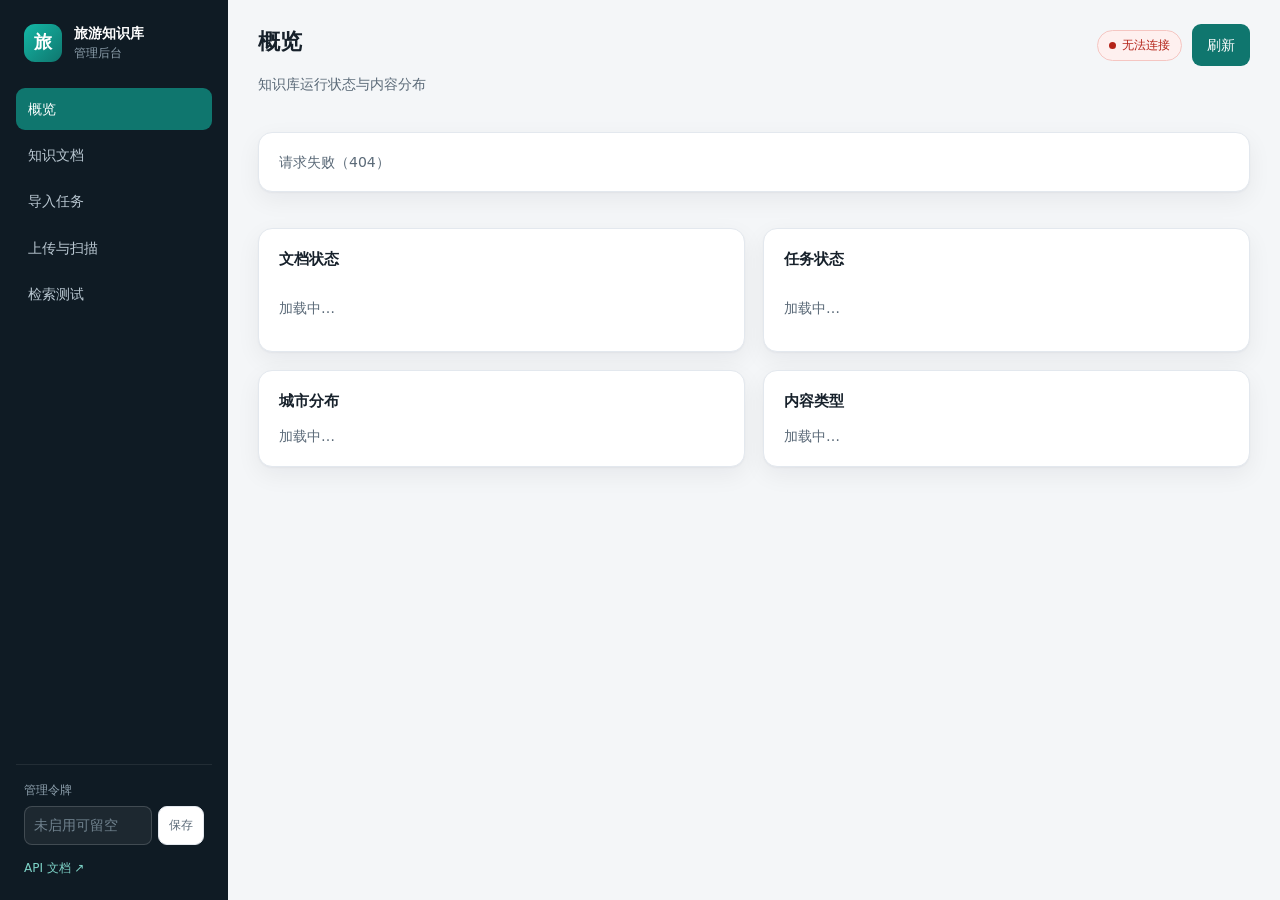
==== Desktop/BJ251208/PythonProject/app/static/admin/index.html @ c4360b40 "feat: add admin console for knowledge base operations Expose read-only admin APIs for overview, docu" ====
<!doctype html>
<html lang="zh-CN">
<head>
  <meta charset="utf-8">
  <meta name="viewport" content="width=device-width, initial-scale=1">
  <title>旅游知识库 · 管理后台</title>
  <link rel="stylesheet" href="admin.css">
</head>
<body>
  <aside class="sidebar">
    <div class="brand">
      <div class="brand-mark">旅</div>
      <div>
        <div class="brand-name">旅游知识库</div>
        <div class="brand-sub">管理后台</div>
      </div>
    </div>

    <nav class="nav">
      <button class="nav-item active" data-tab="overview">概览</button>
      <button class="nav-item" data-tab="documents">知识文档</button>
      <button class="nav-item" data-tab="tasks">导入任务</button>
      <button class="nav-item" data-tab="ingest">上传与扫描</button>
      <button class="nav-item" data-tab="search">检索测试</button>
    </nav>

    <div class="sidebar-footer">
      <label class="field-label" for="admin-token">管理令牌</label>
      <div class="token-row">
        <input id="admin-token" type="password" placeholder="未启用可留空" autocomplete="off">
        <button id="save-token" class="ghost small" type="button">保存</button>
      </div>
      <a class="doc-link" href="/docs" target="_blank" rel="noopener">API 文档 ↗</a>
    </div>
  </aside>

  <main class="main">
    <header class="topbar">
      <div>
        <h1 id="page-title">概览</h1>
        <p id="page-subtitle" class="muted">知识库运行状态与内容分布</p>
      </div>
      <div class="topbar-actions">
        <span id="readiness" class="pill">检查中…</span>
        <button id="refresh" class="primary" type="button">刷新</button>
      </div>
    </header>

    <section id="tab-overview" class="tab-panel active">
      <div id="overview-cards" class="cards"></div>
      <div class="grid-2">
        <div class="card">
          <h2>文档状态</h2>
          <div id="doc-status" class="bars"><p class="muted">加载中…</p></div>
        </div>
        <div class="card">
          <h2>任务状态</h2>
          <div id="task-status" class="bars"><p class="muted">加载中…</p></div>
        </div>
      </div>
      <div class="grid-2">
        <div class="card">
          <h2>城市分布</h2>
          <div id="cities" class="chips"><span class="muted">加载中…</span></div>
        </div>
        <div class="card">
          <h2>内容类型</h2>
          <div id="types" class="chips"><span class="muted">加载中…</span></div>
        </div>
      </div>
    </section>

    <section id="tab-documents" class="tab-panel">
      <div class="toolbar">
        <input id="doc-keyword" placeholder="搜索标题 / 文件 / 路径 / 城市">
        <select id="doc-status">
          <option value="">全部状态</option>
          <option value="imported">已导入</option>
          <option value="failed">失败</option>
          <option value="deleted">已删除</option>
        </select>
        <input id="doc-city" placeholder="城市">
        <input id="doc-type" placeholder="内容类型">
        <button id="doc-search" class="primary" type="button">查询</button>
        <button id="doc-reset" class="ghost" type="button">重置</button>
      </div>

      <div class="card table-card">
        <div class="table-meta">
          <span id="doc-count">—</span>
          <span id="doc-page"></span>
        </div>
        <div class="table-wrap">
          <table>
            <thead>
              <tr>
                <th>文档</th>
                <th>城市</th>
                <th>类型</th>
                <th class="num">分块</th>
                <th>状态</th>
                <th>更新时间</th>
                <th></th>
              </tr>
            </thead>
            <tbody id="doc-rows">
              <tr><td colspan="7" class="empty">加载中…</td></tr>
            </tbody>
          </table>
        </div>
        <div class="pager">
          <button id="doc-prev" class="ghost small" type="button" disabled>上一页</button>
          <button id="doc-next" class="ghost small" type="button" disabled>下一页</button>
        </div>
      </div>

      <div id="doc-detail" class="card detail hidden"></div>
    </section>

    <section id="tab-tasks" class="tab-panel">
      <div class="toolbar">
        <select id="task-status-filter">
          <option value="">全部状态</option>
          <option value="queued">排队中</option>
          <option value="running">执行中</option>
          <option value="success">成功</option>
          <option value="failed">失败</option>
          <option value="partial">部分失败</option>
          <option value="cancelled">已取消</option>
        </select>
        <button id="task-search" class="primary" type="button">查询</button>
      </div>

      <div class="card table-card">
        <div class="table-meta"><span id="task-count">—</span><span id="task-page"></span></div>
        <div class="table-wrap">
          <table>
            <thead>
              <tr>
                <th>任务</th>
                <th>类型</th>
                <th>状态</th>
                <th class="num">总数</th>
                <th class="num">成功</th>
                <th class="num">失败</th>
                <th class="num">跳过</th>
                <th>当前文件</th>
                <th>创建时间</th>
                <th>耗时</th>
                <th></th>
              </tr>
            </thead>
            <tbody id="task-rows">
              <tr><td colspan="11" class="empty">加载中…</td></tr>
            </tbody>
          </table>
        </div>
        <div class="pager">
          <button id="task-prev" class="ghost small" type="button" disabled>上一页</button>
          <button id="task-next" class="ghost small" type="button" disabled>下一页</button>
        </div>
      </div>
    </section>

    <section id="tab-ingest" class="tab-panel">
      <div class="grid-2">
        <div class="card">
          <h2>上传文档</h2>
          <p class="muted">支持 .md / .markdown / .txt / .pdf / .docx，单文件不超过 50MB。</p>
          <input id="upload-file" type="file" accept=".md,.markdown,.txt,.pdf,.docx">
          <button id="upload-btn" class="primary" type="button">上传并导入</button>
          <p class="hint">文件写入 DATA_DIR/uploads 后提交导入任务。</p>
        </div>
        <div class="card">
          <h2>扫描数据目录</h2>
          <p class="muted">增量扫描只处理新增或变更文件；强制扫描会重新切块并覆盖同 doc_id 内容。</p>
          <label class="check"><input id="scan-force" type="checkbox"> 强制重新导入</label>
          <button id="scan-btn" class="primary" type="button">开始扫描</button>
          <p class="hint">删除清理（prune）需完整扫描 DATA_DIR，建议使用 CLI 并先 dry-run。</p>
        </div>
      </div>
      <div class="card">
        <h2>提交结果</h2>
        <div id="ingest-result" class="muted">暂无任务</div>
      </div>
    </section>

    <section id="tab-search" class="tab-panel">
      <div class="toolbar">
        <input id="search-query" placeholder="输入检索问题，例如：三亚亲子景点推荐">
        <select id="search-mode">
          <option value="hybrid">hybrid</option>
          <option value="dense">dense</option>
          <option value="sparse">sparse</option>
        </select>
        <input id="search-topk" type="number" min="1" max="20" value="5">
        <label class="check"><input id="search-rerank" type="checkbox" checked> 重排</label>
        <input id="search-city" placeholder="城市（可选）">
        <input id="search-type" placeholder="内容类型（可选）">
        <button id="search-btn" class="primary" type="button">检索</button>
      </div>
      <div id="search-meta" class="muted"></div>
      <div id="search-results" class="results"></div>
    </section>
  </main>

  <div id="toast" class="toast" role="status" aria-live="polite"></div>
  <script src="admin.js"></script>
</body>
</html>
---- Desktop/BJ251208/PythonProject/app/static/admin/admin.css ----
:root {
  --bg: #f4f6f8;
  --surface: #ffffff;
  --ink: #17212b;
  --ink-soft: #5b6a78;
  --line: #e3e8ee;
  --accent: #0f766e;
  --accent-soft: #e6f4f1;
  --warn: #b45309;
  --warn-soft: #fdf3e7;
  --danger: #b42318;
  --danger-soft: #fef0ef;
  --info: #1d4ed8;
  --info-soft: #eef3ff;
  --radius: 14px;
  --shadow: 0 1px 2px rgba(16, 24, 40, 0.04), 0 8px 24px rgba(16, 24, 40, 0.06);
}

* { box-sizing: border-box; }

html, body { height: 100%; }

body {
  margin: 0;
  display: flex;
  background: var(--bg);
  color: var(--ink);
  font: 14px/1.6 "Segoe UI", "Microsoft YaHei", "PingFang SC", system-ui, sans-serif;
}

button, input, select { font: inherit; color: inherit; }

button { cursor: pointer; }

h1, h2, h3 { margin: 0; font-weight: 600; }

h1 { font-size: 22px; letter-spacing: 0.2px; }

h2 { font-size: 15px; margin-bottom: 12px; }

.muted { color: var(--ink-soft); }

.hidden { display: none !important; }

/* Sidebar */
.sidebar {
  width: 228px;
  flex: 0 0 228px;
  display: flex;
  flex-direction: column;
  background: #0f1b24;
  color: #dbe4ea;
  padding: 22px 16px;
  position: sticky;
  top: 0;
  height: 100vh;
}

.brand { display: flex; align-items: center; gap: 12px; padding: 0 8px 24px; }

.brand-mark {
  width: 38px;
  height: 38px;
  border-radius: 11px;
  background: linear-gradient(135deg, #14b8a6, #0f766e);
  color: #fff;
  font-weight: 700;
  font-size: 18px;
  display: grid;
  place-items: center;
}

.brand-name { font-weight: 600; color: #fff; }

.brand-sub { font-size: 12px; color: #8ea0ad; }

.nav { display: flex; flex-direction: column; gap: 4px; }

.nav-item {
  border: 0;
  background: transparent;
  color: #b9c7d1;
  text-align: left;
  padding: 10px 12px;
  border-radius: 9px;
  transition: background 0.15s, color 0.15s;
}

.nav-item:hover { background: rgba(255, 255, 255, 0.06); color: #fff; }

.nav-item.active { background: var(--accent); color: #fff; }

.sidebar-footer { margin-top: auto; padding: 16px 8px 0; border-top: 1px solid rgba(255, 255, 255, 0.08); }

.field-label { display: block; font-size: 12px; color: #8ea0ad; margin-bottom: 6px; }

.token-row { display: flex; gap: 6px; }

.token-row input {
  min-width: 0;
  flex: 1;
  border-radius: 8px;
  border: 1px solid rgba(255, 255, 255, 0.16);
  background: rgba(255, 255, 255, 0.06);
  color: #fff;
  padding: 7px 9px;
}

.token-row input::placeholder { color: #71838f; }

.doc-link {
  display: inline-block;
  margin-top: 14px;
  color: #7dd3c7;
  font-size: 12px;
  text-decoration: none;
}

.doc-link:hover { text-decoration: underline; }

/* Layout */
.main { flex: 1; min-width: 0; padding: 24px 30px 48px; }

.topbar {
  display: flex;
  align-items: flex-start;
  justify-content: space-between;
  gap: 16px;
  margin-bottom: 22px;
}

.topbar-actions { display: flex; align-items: center; gap: 10px; }

.tab-panel { display: none; }

.tab-panel.active { display: block; }

/* Buttons */
.primary, .ghost {
  border-radius: 9px;
  padding: 9px 14px;
  border: 1px solid transparent;
  transition: background 0.15s, border-color 0.15s;
}

.primary { background: var(--accent); color: #fff; }

.primary:hover { background: #0b5f59; }

.primary:disabled { background: #9db8b5; cursor: not-allowed; }

.ghost { background: var(--surface); border-color: var(--line); color: var(--ink-soft); }

.ghost:hover { border-color: #c8d2dc; color: var(--ink); }

.small { padding: 6px 10px; font-size: 12px; }

/* Cards */
.cards {
  display: grid;
  grid-template-columns: repeat(auto-fit, minmax(180px, 1fr));
  gap: 14px;
  margin-bottom: 18px;
}

.card {
  background: var(--surface);
  border: 1px solid var(--line);
  border-radius: var(--radius);
  box-shadow: var(--shadow);
  padding: 18px 20px;
  margin-bottom: 18px;
}

.stat-label { color: var(--ink-soft); font-size: 13px; }

.stat-value { font-size: 28px; font-weight: 650; letter-spacing: -0.5px; margin-top: 2px; }

.stat-note { font-size: 12px; color: var(--ink-soft); }

.grid-2 { display: grid; grid-template-columns: repeat(2, minmax(0, 1fr)); gap: 18px; }

/* Status bars */
.bars { display: flex; flex-direction: column; gap: 10px; }

.bar-row { display: grid; grid-template-columns: 84px 1fr 54px; align-items: center; gap: 10px; }

.bar-track { height: 8px; background: #edf1f4; border-radius: 999px; overflow: hidden; }

.bar-fill { height: 100%; border-radius: 999px; background: var(--accent); }

.bar-row .num { text-align: right; color: var(--ink-soft); font-variant-numeric: tabular-nums; }

/* Chips */
.chips { display: flex; flex-wrap: wrap; gap: 8px; }

.chip {
  background: var(--accent-soft);
  color: #0b5f59;
  border-radius: 999px;
  padding: 4px 10px;
  font-size: 12px;
  white-space: nowrap;
}

/* Pills and badges */
.pill {
  display: inline-flex;
  align-items: center;
  gap: 6px;
  border-radius: 999px;
  padding: 5px 11px;
  font-size: 12px;
  background: #eef1f4;
  color: var(--ink-soft);
  border: 1px solid var(--line);
}

.pill.ok { background: var(--accent-soft); color: #0b5f59; border-color: #bfe3dc; }

.pill.bad { background: var(--danger-soft); color: var(--danger); border-color: #f5c6c2; }

.pill::before { content: ""; width: 7px; height: 7px; border-radius: 50%; background: currentColor; }

.badge {
  display: inline-block;
  border-radius: 999px;
  padding: 2px 9px;
  font-size: 12px;
  background: #eef1f4;
  color: var(--ink-soft);
  white-space: nowrap;
}

.badge.imported, .badge.success { background: var(--accent-soft); color: #0b5f59; }
.badge.running, .badge.queued { background: var(--info-soft); color: var(--info); }
.badge.failed { background: var(--danger-soft); color: var(--danger); }
.badge.deleted, .badge.cancelled { background: #f1f2f4; color: #6b7280; }
.badge.partial { background: var(--warn-soft); color: var(--warn); }

/* Toolbar and forms */
.toolbar {
  display: flex;
  flex-wrap: wrap;
  gap: 8px;
  align-items: center;
  margin-bottom: 14px;
}

.toolbar input:not([type="checkbox"]):not([type="radio"]),
.toolbar select,
.card input[type="file"] {
  border: 1px solid var(--line);
  background: var(--surface);
  border-radius: 9px;
  padding: 8px 11px;
  min-width: 150px;
}

.toolbar input:focus, .toolbar select:focus {
  outline: 2px solid rgba(15, 118, 110, 0.18);
  border-color: var(--accent);
}

#search-topk { width: 84px; min-width: 0; }

#search-query, #doc-keyword { flex: 1 1 260px; }

.check { display: inline-flex; align-items: center; gap: 6px; color: var(--ink-soft); white-space: nowrap; }

.card input[type="file"] { display: block; width: 100%; margin: 14px 0; }

.hint { font-size: 12px; color: var(--ink-soft); margin: 10px 0 0; }

/* Tables */
.table-card { padding: 0; overflow: hidden; }

.table-meta {
  display: flex;
  justify-content: space-between;
  padding: 12px 18px;
  border-bottom: 1px solid var(--line);
  color: var(--ink-soft);
  font-size: 12px;
}

.table-wrap { overflow-x: auto; }

table { width: 100%; border-collapse: collapse; font-size: 13px; }

th, td { padding: 10px 14px; text-align: left; border-bottom: 1px solid var(--line); vertical-align: middle; }

th { color: var(--ink-soft); font-weight: 500; background: #fafbfc; white-space: nowrap; }

.num { text-align: right; font-variant-numeric: tabular-nums; }

tbody tr:hover { background: #fbfcfd; }

tbody tr:last-child td { border-bottom: 0; }

.empty { text-align: center; color: var(--ink-soft); padding: 30px 14px; }

.cell-title { font-weight: 500; }

.cell-sub { color: var(--ink-soft); font-size: 12px; word-break: break-all; }

.pager {
  display: flex;
  justify-content: flex-end;
  gap: 8px;
  padding: 12px 18px;
  border-top: 1px solid var(--line);
}

/* Detail */
.detail-head { display: flex; justify-content: space-between; gap: 12px; align-items: flex-start; margin-bottom: 12px; }

.detail-grid {
  display: grid;
  grid-template-columns: repeat(auto-fit, minmax(200px, 1fr));
  gap: 10px 22px;
  margin: 14px 0 18px;
  font-size: 13px;
}

.detail-grid dt { color: var(--ink-soft); font-size: 12px; margin-bottom: 1px; }

.detail-grid dd { margin: 0; word-break: break-all; }

.chunk-list { display: flex; flex-direction: column; gap: 10px; max-height: 520px; overflow: auto; padding-right: 4px; }

.chunk {
  border: 1px solid var(--line);
  border-radius: 10px;
  padding: 10px 12px;
  background: #fbfcfd;
}

.chunk-head { display: flex; justify-content: space-between; gap: 10px; color: var(--ink-soft); font-size: 12px; margin-bottom: 6px; }

.chunk-body { white-space: pre-wrap; word-break: break-word; font-size: 13px; }

/* Search results */
.results { display: flex; flex-direction: column; gap: 12px; }

.result {
  background: var(--surface);
  border: 1px solid var(--line);
  border-radius: var(--radius);
  box-shadow: var(--shadow);
  padding: 16px 18px;
}

.result-head { display: flex; justify-content: space-between; gap: 12px; align-items: flex-start; margin-bottom: 8px; }

.result-source { color: var(--ink-soft); font-size: 12px; word-break: break-all; }

.result-score { color: var(--accent); font-size: 12px; font-variant-numeric: tabular-nums; white-space: nowrap; }

.result-body { white-space: pre-wrap; word-break: break-word; font-size: 13px; }

/* Toast */
.toast {
  position: fixed;
  right: 24px;
  bottom: 24px;
  max-width: 420px;
  background: #17212b;
  color: #fff;
  border-radius: 10px;
  padding: 11px 16px;
  box-shadow: 0 10px 30px rgba(0, 0, 0, 0.2);
  opacity: 0;
  transform: translateY(8px);
  pointer-events: none;
  transition: opacity 0.2s, transform 0.2s;
  z-index: 50;
}

.toast.show { opacity: 1; transform: translateY(0); }

.toast.error { background: #8f1d14; }

/* Responsive */
@media (max-width: 980px) {
  .grid-2 { grid-template-columns: 1fr; }
  .sidebar { width: 190px; flex-basis: 190px; }
  .main { padding: 18px; }
}

@media (max-width: 720px) {
  body { display: block; }
  .sidebar { width: 100%; height: auto; position: static; padding: 14px 16px; }
  .brand { padding-bottom: 12px; }
  .nav { flex-direction: row; overflow-x: auto; padding-bottom: 4px; }
  .nav-item { white-space: nowrap; }
  .sidebar-footer { display: none; }
  .topbar { flex-direction: column; }
}
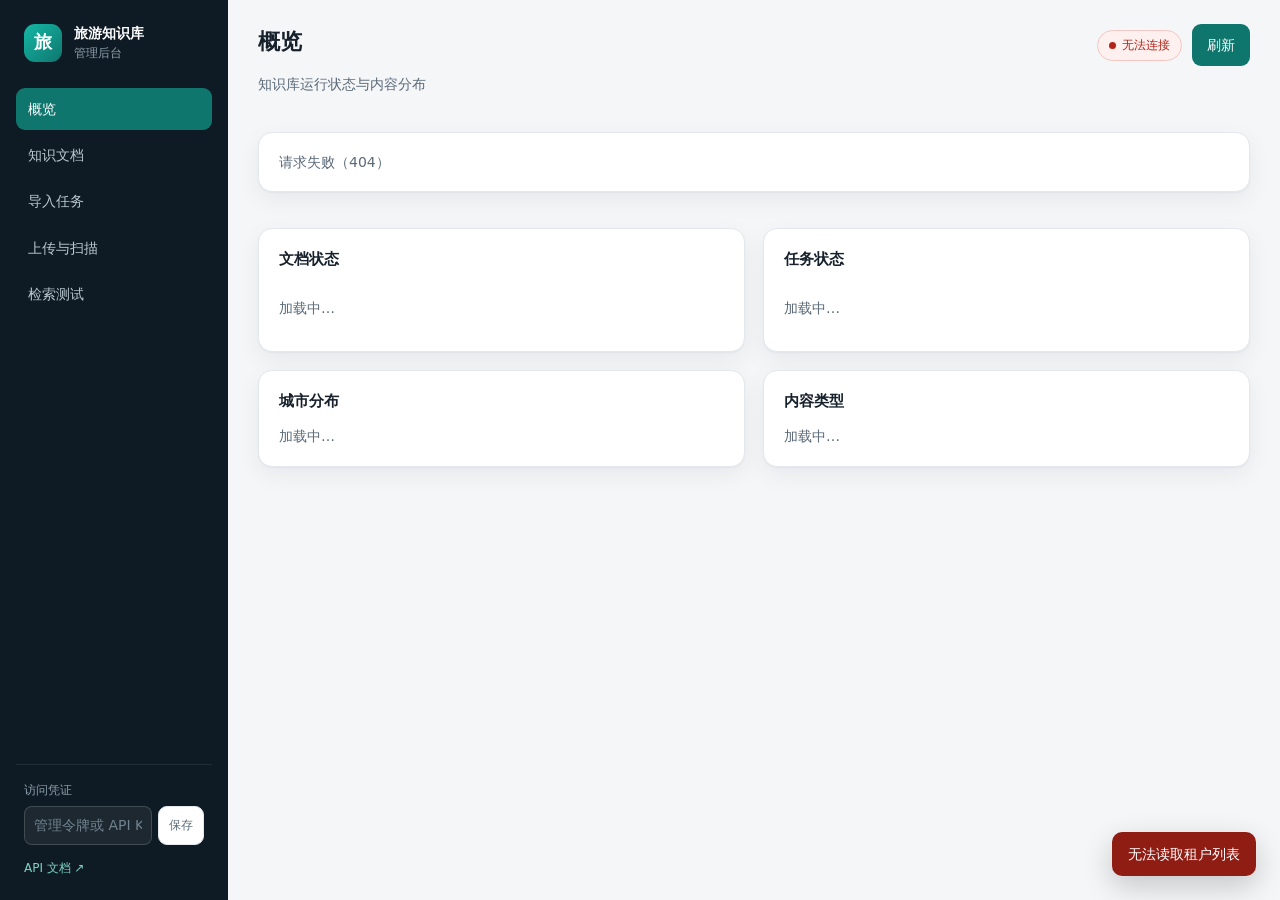
==== commit f44fcea9: "feat: add multi-tenant isolation and role-based access" ====
--- a/Desktop/BJ251208/PythonProject/app/static/admin/index.html
+++ b/Desktop/BJ251208/PythonProject/app/static/admin/index.html
@@ -25,9 +25,9 @@
     </nav>
 
     <div class="sidebar-footer">
-      <label class="field-label" for="admin-token">管理令牌</label>
+      <label class="field-label" for="admin-token">访问凭证</label>
       <div class="token-row">
-        <input id="admin-token" type="password" placeholder="未启用可留空" autocomplete="off">
+        <input id="admin-token" type="password" placeholder="管理令牌或 API Key" autocomplete="off">
         <button id="save-token" class="ghost small" type="button">保存</button>
       </div>
       <a class="doc-link" href="/docs" target="_blank" rel="noopener">API 文档 ↗</a>
@@ -41,6 +41,10 @@
         <p id="page-subtitle" class="muted">知识库运行状态与内容分布</p>
       </div>
       <div class="topbar-actions">
+        <label id="tenant-picker" class="tenant-picker" hidden>
+          <span>租户</span>
+          <select id="tenant-select"></select>
+        </label>
         <span id="readiness" class="pill">检查中…</span>
         <button id="refresh" class="primary" type="button">刷新</button>
       </div>
@@ -51,7 +55,7 @@
       <div class="grid-2">
         <div class="card">
           <h2>文档状态</h2>
-          <div id="doc-status" class="bars"><p class="muted">加载中…</p></div>
+          <div id="overview-status" class="bars"><p class="muted">加载中…</p></div>
         </div>
         <div class="card">
           <h2>任务状态</h2>
@@ -95,6 +99,7 @@
             <thead>
               <tr>
                 <th>文档</th>
+                <th>租户</th>
                 <th>城市</th>
                 <th>类型</th>
                 <th class="num">分块</th>
@@ -104,7 +109,7 @@
               </tr>
             </thead>
             <tbody id="doc-rows">
-              <tr><td colspan="7" class="empty">加载中…</td></tr>
+              <tr><td colspan="8" class="empty">加载中…</td></tr>
             </tbody>
           </table>
         </div>
@@ -138,6 +143,7 @@
             <thead>
               <tr>
                 <th>任务</th>
+                <th>租户</th>
                 <th>类型</th>
                 <th>状态</th>
                 <th class="num">总数</th>
@@ -151,7 +157,7 @@
               </tr>
             </thead>
             <tbody id="task-rows">
-              <tr><td colspan="11" class="empty">加载中…</td></tr>
+              <tr><td colspan="12" class="empty">加载中…</td></tr>
             </tbody>
           </table>
         </div>
@@ -163,6 +169,9 @@
     </section>
 
     <section id="tab-ingest" class="tab-panel">
+      <p id="tenant-guard" class="hint" hidden>
+        全局管理员需先在顶部选择具体租户，才能上传或扫描。
+      </p>
       <div class="grid-2">
         <div class="card">
           <h2>上传文档</h2>
@@ -199,6 +208,9 @@
         <input id="search-type" placeholder="内容类型（可选）">
         <button id="search-btn" class="primary" type="button">检索</button>
       </div>
+      <p id="search-tenant-guard" class="hint" hidden>
+        全局管理员需先在顶部选择具体租户，才能测试检索。
+      </p>
       <div id="search-meta" class="muted"></div>
       <div id="search-results" class="results"></div>
     </section>
--- a/Desktop/BJ251208/PythonProject/app/static/admin/admin.css
+++ b/Desktop/BJ251208/PythonProject/app/static/admin/admin.css
@@ -236,7 +236,7 @@
 .badge.running, .badge.queued { background: var(--info-soft); color: var(--info); }
 .badge.failed { background: var(--danger-soft); color: var(--danger); }
 .badge.deleted, .badge.cancelled { background: #f1f2f4; color: #6b7280; }
-.badge.partial { background: var(--warn-soft); color: var(--warn); }
+.badge.partial, .badge.stale { background: var(--warn-soft); color: var(--warn); }
 
 /* Toolbar and forms */
 .toolbar {
@@ -397,3 +397,20 @@
   .sidebar-footer { display: none; }
   .topbar { flex-direction: column; }
 }
+
+.tenant-picker {
+  display: flex;
+  align-items: center;
+  gap: 6px;
+  font-size: 12px;
+  color: var(--ink-soft);
+}
+
+.tenant-picker select {
+  border: 1px solid var(--line);
+  border-radius: 8px;
+  background: var(--surface);
+  padding: 6px 10px;
+}
+
+.tenant-picker[hidden] { display: none; }
